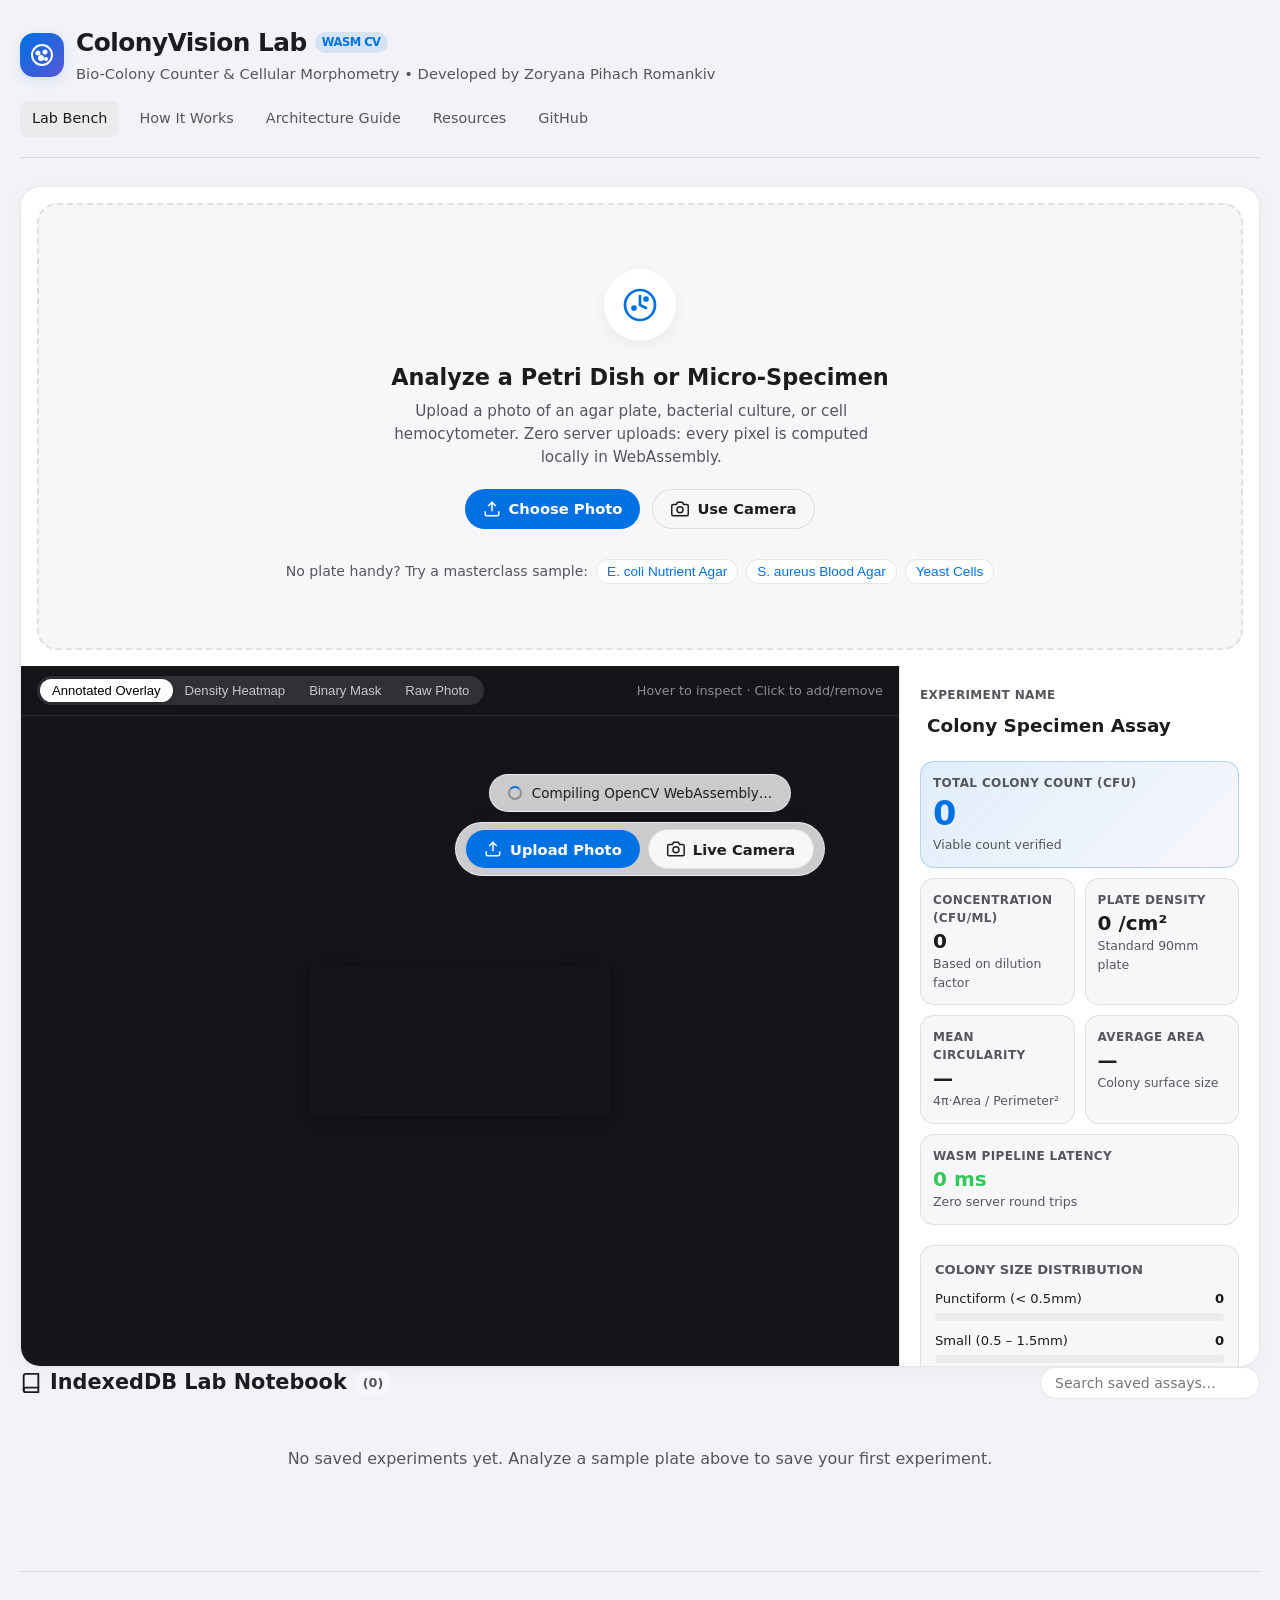
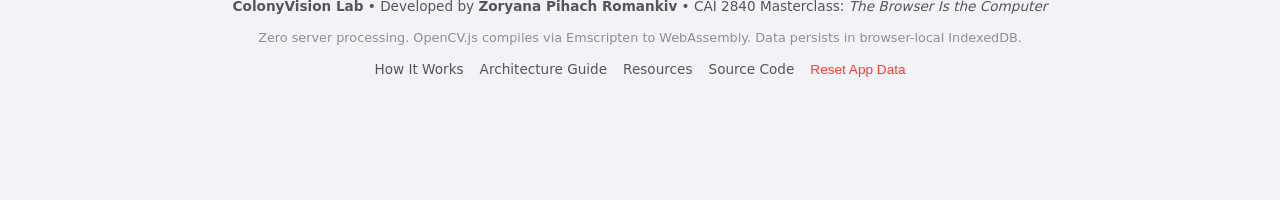
==== index.html @ 36053a77 "Initial commit: ColonyVision Lab computer vision application" ====
<!doctype html>
<html lang="en">
<head>
  <meta charset="utf-8">
  <meta name="viewport" content="width=device-width, initial-scale=1, viewport-fit=cover">
  <title>ColonyVision Lab — Browser-Based Bio-Colony Counter & Cellular Morphometry</title>
  <meta name="description" content="Automated bacterial colony counter and micro-particle morphometry laboratory running 100% in your browser with OpenCV.js, WebAssembly, and IndexedDB.">
  <meta name="author" content="Zoryana Pihach Romankiv">
  <meta name="theme-color" content="#f2f2f7" media="(prefers-color-scheme: light)">
  <meta name="theme-color" content="#000000" media="(prefers-color-scheme: dark)">
  <link rel="icon" href="data:image/svg+xml,%3Csvg xmlns='http://www.w3.org/2000/svg' viewBox='0 0 32 32'%3E%3Ccircle cx='16' cy='16' r='14' fill='%230071e3'/%3E%3Ccircle cx='12' cy='12' r='3' fill='white'/%3E%3Ccircle cx='19' cy='14' r='2' fill='white'/%3E%3Ccircle cx='15' cy='20' r='3.5' fill='white'/%3E%3C/svg%3E">
  <link rel="manifest" href="manifest.json">
  <link rel="stylesheet" href="css/styles.css">
</head>
<body>
  <div class="wrap">
    <!-- Header -->
    <header class="app-header">
      <div class="brand">
        <div class="logo-badge" aria-hidden="true">
          <svg width="24" height="24" viewBox="0 0 24 24" fill="none" stroke="currentColor" stroke-width="2" stroke-linecap="round" stroke-linejoin="round">
            <circle cx="12" cy="12" r="10"/>
            <circle cx="8" cy="10" r="1.5" fill="currentColor"/>
            <circle cx="15" cy="9" r="1.5" fill="currentColor"/>
            <circle cx="11" cy="15" r="2" fill="currentColor"/>
            <circle cx="16" cy="16" r="1" fill="currentColor"/>
          </svg>
        </div>
        <div>
          <h1>ColonyVision Lab <span class="version-tag">Wasm CV</span></h1>
          <p class="subtitle">Bio-Colony Counter & Cellular Morphometry • Developed by Zoryana Pihach Romankiv</p>
        </div>
      </div>
      <nav class="header-links" aria-label="Main Navigation">
        <a class="nav-link active" href="index.html">Lab Bench</a>
        <a class="nav-link" href="how-it-works.html">How It Works</a>
        <a class="nav-link" href="guide/">Architecture Guide</a>
        <a class="nav-link" href="resources.html">Resources</a>
        <a class="nav-link" href="https://github.com/zoryanaromankiv001-alt/Final" target="_blank" rel="noopener">GitHub</a>
      </nav>
    </header>

    <!-- Main Stage -->
    <main>
      <section id="stage" class="stage" aria-label="Computer Vision Workspace">
        <!-- Prompt Zone (Initial landing state) -->
        <div id="prompt-zone" class="prompt-zone">
          <div class="prompt-icon" aria-hidden="true">
            <svg width="36" height="36" viewBox="0 0 24 24" fill="none" stroke="currentColor" stroke-width="1.8" stroke-linecap="round" stroke-linejoin="round">
              <circle cx="12" cy="12" r="10"/>
              <path d="M12 6v6l4 2"/>
              <circle cx="16" cy="8" r="1"/>
              <circle cx="8" cy="14" r="1"/>
            </svg>
          </div>
          <div class="prompt-text">
            <h2>Analyze a Petri Dish or Micro-Specimen</h2>
            <p>Upload a photo of an agar plate, bacterial culture, or cell hemocytometer. Zero server uploads: every pixel is computed locally in WebAssembly.</p>
          </div>
          <div class="prompt-actions">
            <button type="button" class="btn btn-primary" id="prompt-choose-btn">
              <svg viewBox="0 0 24 24" fill="none" stroke="currentColor" stroke-width="2"><path d="M21 15v4a2 2 0 0 1-2 2H5a2 2 0 0 1-2-2v-4"/><polyline points="17 8 12 3 7 8"/><line x1="12" y1="3" x2="12" y2="15"/></svg>
              Choose Photo
            </button>
            <button type="button" class="btn btn-secondary" id="prompt-camera-btn">
              <svg viewBox="0 0 24 24" fill="none" stroke="currentColor" stroke-width="2"><path d="M23 19a2 2 0 0 1-2 2H3a2 2 0 0 1-2-2V8a2 2 0 0 1 2-2h4l2-3h6l2 3h4a2 2 0 0 1 2 2z"/><circle cx="12" cy="13" r="4"/></svg>
              Use Camera
            </button>
          </div>
          <div class="sample-row">
            <span>No plate handy? Try a masterclass sample:</span>
            <button type="button" class="sample-btn" id="sample-bac-btn">E. coli Nutrient Agar</button>
            <button type="button" class="sample-btn" id="sample-staph-btn">S. aureus Blood Agar</button>
            <button type="button" class="sample-btn" id="sample-yeast-btn">Yeast Cells</button>
          </div>
        </div>

        <!-- Active Workbench (Shown when plate is loaded) -->
        <div id="workbench" class="workbench" hidden>
          <!-- Canvas Viewport -->
          <div class="viewport-pane">
            <div class="viewport-toolbar">
              <div class="view-segmented" role="tablist" aria-label="Visual representation modes">
                <button type="button" class="active" data-view="annotated" role="tab">Annotated Overlay</button>
                <button type="button" data-view="heatmap" role="tab">Density Heatmap</button>
                <button type="button" data-view="mask" role="tab">Binary Mask</button>
                <button type="button" data-view="original" role="tab">Raw Photo</button>
              </div>
              <span style="font-size: 0.8rem; color: #8e8e93;">Hover to inspect · Click to add/remove</span>
            </div>

            <div class="canvas-container">
              <canvas id="main-canvas"></canvas>
              <!-- Interactive Tooltip -->
              <div id="colony-tooltip" class="colony-tooltip" hidden></div>
            </div>
          </div>

          <!-- Inspector Sidebar -->
          <aside class="inspector-pane" aria-label="Specimen Analysis and Controls">
            <div class="inspector-header">
              <label for="exp-title-input" class="metric-label">Experiment Name</label>
              <input id="exp-title-input" class="title-input" type="text" value="Colony Specimen Assay" spellcheck="false">
            </div>

            <!-- Primary Metrics -->
            <div class="metrics-grid">
              <div class="metric-card hero">
                <span class="metric-label">Total Colony Count (CFU)</span>
                <span class="metric-value" id="metric-cfu-count">0</span>
                <span class="metric-sub">Viable count verified</span>
              </div>
              <div class="metric-card">
                <span class="metric-label">Concentration (CFU/mL)</span>
                <span class="metric-value" id="metric-cfu-ml" style="font-size:1.25rem;">0</span>
                <span class="metric-sub">Based on dilution factor</span>
              </div>
              <div class="metric-card">
                <span class="metric-label">Plate Density</span>
                <span class="metric-value" id="metric-density" style="font-size:1.25rem;">0 /cm²</span>
                <span class="metric-sub">Standard 90mm plate</span>
              </div>
              <div class="metric-card">
                <span class="metric-label">Mean Circularity</span>
                <span class="metric-value" id="metric-circularity" style="font-size:1.25rem;">—</span>
                <span class="metric-sub">4π·Area / Perimeter²</span>
              </div>
              <div class="metric-card">
                <span class="metric-label">Average Area</span>
                <span class="metric-value" id="metric-avg-area" style="font-size:1.25rem;">—</span>
                <span class="metric-sub">Colony surface size</span>
              </div>
              <div class="metric-card" style="grid-column: span 2;">
                <span class="metric-label">WASM Pipeline Latency</span>
                <span class="metric-value" id="metric-speed" style="font-size:1.25rem; color:var(--success);">0 ms</span>
                <span class="metric-sub">Zero server round trips</span>
              </div>
            </div>

            <!-- Morphological Size Breakdown Histogram -->
            <div class="chart-box">
              <span class="chart-title">Colony Size Distribution</span>
              <div class="cat-row">
                <div class="cat-meta"><span>Punctiform (&lt; 0.5mm)</span><strong id="cnt-punctiform">0</strong></div>
                <div class="cat-bar-track"><div id="bar-punctiform" class="cat-bar-fill fill-punctiform" style="width:0%"></div></div>
              </div>
              <div class="cat-row">
                <div class="cat-meta"><span>Small (0.5 – 1.5mm)</span><strong id="cnt-small">0</strong></div>
                <div class="cat-bar-track"><div id="bar-small" class="cat-bar-fill fill-small" style="width:0%"></div></div>
              </div>
              <div class="cat-row">
                <div class="cat-meta"><span>Medium (1.5 – 3.0mm)</span><strong id="cnt-medium">0</strong></div>
                <div class="cat-bar-track"><div id="bar-medium" class="cat-bar-fill fill-medium" style="width:0%"></div></div>
              </div>
              <div class="cat-row">
                <div class="cat-meta"><span>Large (&gt; 3.0mm)</span><strong id="cnt-large">0</strong></div>
                <div class="cat-bar-track"><div id="bar-large" class="cat-bar-fill fill-large" style="width:0%"></div></div>
              </div>
            </div>

            <!-- Pipeline Tuning Controls -->
            <div class="controls-group">
              <div class="control-item">
                <div class="control-label">
                  <span>Threshold Sensitivity</span>
                  <span class="val" id="val-sensitivity">8</span>
                </div>
                <input type="range" id="slider-sensitivity" min="2" max="22" step="1" value="8">
              </div>

              <div class="control-item">
                <div class="control-label">
                  <span>Min Colony Radius</span>
                  <span class="val" id="val-min-radius">3px</span>
                </div>
                <input type="range" id="slider-min-radius" min="1" max="15" step="0.5" value="3">
              </div>

              <div class="control-item">
                <div class="control-label">
                  <span>Max Colony Radius</span>
                  <span class="val" id="val-max-radius">80px</span>
                </div>
                <input type="range" id="slider-max-radius" min="20" max="160" step="5" value="80">
              </div>

              <div class="control-item">
                <div class="control-label">
                  <span>Circularity Filter</span>
                  <span class="val" id="val-circularity">0.40</span>
                </div>
                <input type="range" id="slider-circularity" min="0.10" max="0.90" step="0.05" value="0.40">
              </div>

              <div class="control-item">
                <div class="control-label"><span>Dilution Factor</span></div>
                <select id="select-dilution">
                  <option value="0">10⁰ (Undiluted 1:1)</option>
                  <option value="-1">10⁻¹ (1:10)</option>
                  <option value="-2">10⁻² (1:100)</option>
                  <option value="-3">10⁻³ (1:1,000)</option>
                  <option value="-4" selected>10⁻⁴ (1:10,000)</option>
                  <option value="-5">10⁻⁵ (1:100,000)</option>
                  <option value="-6">10⁻⁶ (1:1,000,000)</option>
                  <option value="-7">10⁻⁷ (1:10,000,000)</option>
                </select>
              </div>

              <div class="control-item">
                <div class="control-label"><span>Plated Volume</span></div>
                <select id="select-volume">
                  <option value="0.1" selected>0.1 mL (Standard spread)</option>
                  <option value="0.05">0.05 mL (Drop plate)</option>
                  <option value="0.2">0.2 mL</option>
                  <option value="1.0">1.0 mL (Pour plate)</option>
                </select>
              </div>

              <div class="control-item">
                <div class="control-label"><span>Agar Medium / Contrast</span></div>
                <select id="select-agar">
                  <option value="auto" selected>Auto-detect Agar</option>
                  <option value="nutrient">Nutrient / LB Agar (Amber/Light)</option>
                  <option value="blood">Blood Agar (Red / High Contrast)</option>
                  <option value="yeast">Brightfield / Hemocytometer</option>
                </select>
              </div>
            </div>

            <!-- Inspector Actions -->
            <div class="inspector-actions">
              <button type="button" class="btn btn-primary" id="btn-save-exp">
                <svg viewBox="0 0 24 24" fill="none" stroke="currentColor" stroke-width="2"><path d="M19 21H5a2 2 0 0 1-2-2V5a2 2 0 0 1 2-2h11l5 5v11a2 2 0 0 1-2 2z"/><polyline points="17 21 17 13 7 13 7 21"/><polyline points="7 3 7 8 15 8"/></svg>
                Save to Lab Notebook
              </button>
              <div style="display:flex; gap:8px;">
                <button type="button" class="btn btn-secondary" id="btn-download-png" style="flex:1;">
                  <svg viewBox="0 0 24 24" fill="none" stroke="currentColor" stroke-width="2"><path d="M21 15v4a2 2 0 0 1-2 2H5a2 2 0 0 1-2-2v-4"/><polyline points="7 10 12 15 17 10"/><line x1="12" y1="15" x2="12" y2="3"/></svg>
                  PNG
                </button>
                <button type="button" class="btn btn-secondary" id="btn-export-csv" style="flex:1;">
                  <svg viewBox="0 0 24 24" fill="none" stroke="currentColor" stroke-width="2"><path d="M14 2H6a2 2 0 0 0-2 2v16a2 2 0 0 0 2 2h12a2 2 0 0 0 2-2V8z"/><polyline points="14 2 14 8 20 8"/><line x1="8" y1="13" x2="16" y2="13"/><line x1="8" y1="17" x2="16" y2="17"/></svg>
                  CSV
                </button>
                <button type="button" class="btn btn-secondary" id="btn-print-report" style="flex:1;">
                  <svg viewBox="0 0 24 24" fill="none" stroke="currentColor" stroke-width="2"><polyline points="6 9 6 2 18 2 18 9"/><path d="M6 18H4a2 2 0 0 1-2-2v-5a2 2 0 0 1 2-2h16a2 2 0 0 1 2 2v5a2 2 0 0 1-2 2h-2"/><rect x="6" y="14" width="12" height="8"/></svg>
                  Print
                </button>
              </div>
              <button type="button" class="btn btn-secondary" id="btn-scan-another">Analyze Another Specimen</button>
            </div>
          </aside>
        </div>
      </section>

      <!-- Persistent Library / Lab Notebook Section -->
      <section class="library-section" aria-labelledby="library-heading">
        <div class="library-header">
          <h2 id="library-heading">
            <svg width="22" height="22" viewBox="0 0 24 24" fill="none" stroke="currentColor" stroke-width="2" stroke-linecap="round" stroke-linejoin="round">
              <path d="M4 19.5A2.5 2.5 0 0 1 6.5 17H20"/>
              <path d="M6.5 2H20v20H6.5A2.5 2.5 0 0 1 4 19.5v-15A2.5 2.5 0 0 1 6.5 2z"/>
            </svg>
            IndexedDB Lab Notebook <span class="badge-count" id="library-count">(0)</span>
          </h2>
          <input type="search" id="library-search" class="search-input" placeholder="Search saved assays…">
        </div>
        <ul id="library-grid" class="library-grid"></ul>
      </section>
    </main>

    <!-- Footer -->
    <footer class="app-footer">
      <p><strong>ColonyVision Lab</strong> • Developed by <strong>Zoryana Pihach Romankiv</strong> • CAI 2840 Masterclass: <em>The Browser Is the Computer</em></p>
      <p style="color:var(--text-3); font-size:0.8rem;">Zero server processing. OpenCV.js compiles via Emscripten to WebAssembly. Data persists in browser-local IndexedDB.</p>
      <nav class="footer-nav">
        <a href="how-it-works.html">How It Works</a>
        <a href="guide/">Architecture Guide</a>
        <a href="resources.html">Resources</a>
        <a href="https://github.com/zoryanaromankiv001-alt/Final" target="_blank" rel="noopener">Source Code</a>
        <button type="button" id="btn-reset-app" class="btn-link btn-link-danger">Reset App Data</button>
      </nav>
    </footer>
  </div>

  <!-- Hidden File Input -->
  <input type="file" id="file-input" accept="image/*" hidden>

  <!-- Floating Functional Liquid Glass Dock -->
  <div class="dock">
    <div id="status-pill" class="status-pill glass" data-state="busy" role="status">
      <span class="spinner" aria-hidden="true"></span>
      <span class="status-dot" aria-hidden="true"></span>
      <span id="status-text">Loading WebAssembly vision core…</span>
    </div>
    <div class="dock-toolbar glass" role="toolbar" aria-label="Plate Capture Controls">
      <button type="button" class="btn btn-primary" id="choose-btn">
        <svg viewBox="0 0 24 24" fill="none" stroke="currentColor" stroke-width="2"><path d="M21 15v4a2 2 0 0 1-2 2H5a2 2 0 0 1-2-2v-4"/><polyline points="17 8 12 3 7 8"/><line x1="12" y1="3" x2="12" y2="15"/></svg>
        <span>Upload Photo</span>
      </button>
      <button type="button" class="btn btn-secondary" id="camera-btn">
        <svg viewBox="0 0 24 24" fill="none" stroke="currentColor" stroke-width="2"><path d="M23 19a2 2 0 0 1-2 2H3a2 2 0 0 1-2-2V8a2 2 0 0 1 2-2h4l2-3h6l2 3h4a2 2 0 0 1 2 2z"/><circle cx="12" cy="13" r="4"/></svg>
        <span>Live Camera</span>
      </button>
    </div>
  </div>

  <!-- Camera Dialog Sheet -->
  <dialog id="camera-dialog">
    <div class="dialog-content glass">
      <h3>Capture Petri Dish with Camera</h3>
      <p style="color:var(--text-2); font-size:0.9rem;">Hold the camera steady directly above the plate with flat, uniform lighting.</p>
      <video id="camera-feed" playsinline muted></video>
      <div class="dialog-actions">
        <button type="button" class="btn btn-secondary" id="camera-close-btn">Cancel</button>
        <button type="button" class="btn btn-primary" id="camera-capture-btn">Capture Frame</button>
      </div>
    </div>
  </dialog>

  <!-- Reset Confirmation Dialog -->
  <dialog id="reset-confirm-dialog">
    <div class="dialog-content glass">
      <h3 style="color:var(--danger);">Reset Laboratory Notebook?</h3>
      <p style="color:var(--text-2); font-size:0.92rem;">This will permanently erase all saved plate assays and IndexedDB records stored on this browser. This action cannot be undone.</p>
      <div class="dialog-actions">
        <button type="button" class="btn btn-secondary" id="btn-cancel-reset">Cancel</button>
        <button type="button" class="btn btn-danger" id="btn-confirm-reset">Reset All Data</button>
      </div>
    </div>
  </dialog>

  <!-- Toast Notification Container -->
  <div id="toast-container" class="toast-container"></div>

  <!-- Application Module Script -->
  <script type="module" src="js/app.js"></script>
</body>
</html>
---- css/styles.css ----
/*
 * ColonyVision Lab: Visual Design System
 * Apple Human Interface Guidelines (HIG) + Liquid Glass Floating Control Layer
 * Author: Zoryana Pihach Romankiv (CAI 2840 - Introduction to Computer Vision)
 */

:root {
  color-scheme: light dark;
  --font: -apple-system, BlinkMacSystemFont, "SF Pro Text", "Segoe UI", Roboto, "Inter", system-ui, sans-serif;
  --font-display: -apple-system, BlinkMacSystemFont, "SF Pro Display", "Segoe UI", Roboto, "Inter", system-ui, sans-serif;
  --font-mono: "SF Mono", Menlo, Consolas, Monaco, monospace;

  /* Light Theme (default) */
  --bg: #f2f2f7;
  --surface: #ffffff;
  --surface-2: #f7f7fa;
  --surface-hover: #ebebee;
  --text: #1c1c1e;
  --text-2: #55555c;
  --text-3: #8e8e93;
  --separator: rgba(60, 60, 67, 0.15);
  --border: rgba(60, 60, 67, 0.12);

  --accent: #0071e3;
  --accent-press: #005bb5;
  --accent-soft: rgba(0, 113, 227, 0.12);
  --accent-contrast: #ffffff;

  --success: #34c759;
  --success-soft: rgba(52, 199, 89, 0.14);
  --warning: #ff9500;
  --warning-soft: rgba(255, 149, 0, 0.14);
  --danger: #ff3b30;
  --danger-soft: rgba(255, 59, 48, 0.14);
  --purple: #af52de;
  --purple-soft: rgba(175, 82, 222, 0.14);

  --glass-bg: rgba(255, 255, 255, 0.78);
  --glass-border: rgba(255, 255, 255, 0.65);
  --glass-shadow: 0 8px 32px rgba(0, 0, 0, 0.08), 0 2px 8px rgba(0, 0, 0, 0.04);

  --radius-sm: 8px;
  --radius-md: 14px;
  --radius-lg: 20px;
  --radius-pill: 9999px;

  --transition-fast: 0.15s cubic-bezier(0.16, 1, 0.3, 1);
  --transition-smooth: 0.28s cubic-bezier(0.16, 1, 0.3, 1);
}

@media (prefers-color-scheme: dark) {
  :root {
    --bg: #000000;
    --surface: #1c1c1e;
    --surface-2: #2c2c2e;
    --surface-hover: #3a3a3c;
    --text: #f5f5f7;
    --text-2: #a1a1a6;
    --text-3: #636366;
    --separator: rgba(255, 255, 255, 0.15);
    --border: rgba(255, 255, 255, 0.12);

    --accent: #2997ff;
    --accent-press: #147ce5;
    --accent-soft: rgba(41, 151, 255, 0.18);

    --glass-bg: rgba(28, 28, 30, 0.82);
    --glass-border: rgba(255, 255, 255, 0.15);
    --glass-shadow: 0 12px 40px rgba(0, 0, 0, 0.6);
  }
}

/* Base styles */
*, *::before, *::after {
  box-sizing: border-box;
  margin: 0;
  padding: 0;
}

body {
  font-family: var(--font);
  background-color: var(--bg);
  color: var(--text);
  line-height: 1.5;
  -webkit-font-smoothing: antialiased;
  -moz-osx-font-smoothing: grayscale;
  min-height: 100vh;
  display: flex;
  flex-direction: column;
}

.wrap {
  width: 100%;
  max-width: 1280px;
  margin: 0 auto;
  padding: 24px 20px 120px 20px;
  flex: 1;
  display: flex;
  flex-direction: column;
  gap: 28px;
}

/* Liquid Glass functional classes */
.glass {
  background: var(--glass-bg);
  backdrop-filter: blur(24px) saturate(190%);
  -webkit-backdrop-filter: blur(24px) saturate(190%);
  border: 1px solid var(--glass-border);
  box-shadow: var(--glass-shadow);
}

/* Header */
.app-header {
  display: flex;
  align-items: center;
  justify-content: space-between;
  flex-wrap: wrap;
  gap: 16px;
  padding-bottom: 20px;
  border-bottom: 1px solid var(--separator);
}

.brand {
  display: flex;
  align-items: center;
  gap: 12px;
}

.logo-badge {
  width: 44px;
  height: 44px;
  border-radius: var(--radius-md);
  background: linear-gradient(135deg, var(--accent), #5856d6);
  display: flex;
  align-items: center;
  justify-content: center;
  color: #ffffff;
  box-shadow: 0 4px 12px var(--accent-soft);
}

h1 {
  font-family: var(--font-display);
  font-size: 1.55rem;
  font-weight: 700;
  letter-spacing: -0.02em;
  display: flex;
  align-items: center;
  gap: 8px;
}

.version-tag {
  font-size: 0.72rem;
  font-weight: 600;
  text-transform: uppercase;
  padding: 2px 7px;
  border-radius: var(--radius-pill);
  background: var(--accent-soft);
  color: var(--accent);
}

.subtitle {
  font-size: 0.92rem;
  color: var(--text-2);
  margin-top: 2px;
}

.header-links {
  display: flex;
  align-items: center;
  gap: 8px;
}

.nav-link {
  font-size: 0.9rem;
  font-weight: 500;
  color: var(--text-2);
  text-decoration: none;
  padding: 7px 12px;
  border-radius: var(--radius-sm);
  transition: all var(--transition-fast);
}

.nav-link:hover, .nav-link.active {
  color: var(--text);
  background-color: var(--surface-hover);
}

/* Stage & Prompt Container */
.stage {
  background: var(--surface);
  border-radius: var(--radius-lg);
  border: 1px solid var(--border);
  box-shadow: 0 4px 20px rgba(0, 0, 0, 0.03);
  overflow: hidden;
  display: flex;
  flex-direction: column;
  min-height: 480px;
}

/* Prompt state (initial landing) */
.prompt-zone {
  display: flex;
  flex-direction: column;
  align-items: center;
  justify-content: center;
  text-align: center;
  padding: 64px 24px;
  flex: 1;
  gap: 20px;
  border: 2px dashed var(--border);
  border-radius: var(--radius-lg);
  margin: 16px;
  background: var(--surface-2);
  transition: all var(--transition-smooth);
}

.prompt-zone.dragover {
  border-color: var(--accent);
  background: var(--accent-soft);
}

.prompt-icon {
  width: 72px;
  height: 72px;
  border-radius: 50%;
  background: var(--surface);
  display: flex;
  align-items: center;
  justify-content: center;
  color: var(--accent);
  box-shadow: 0 4px 16px rgba(0, 0, 0, 0.06);
}

.prompt-text h2 {
  font-family: var(--font-display);
  font-size: 1.4rem;
  font-weight: 600;
  margin-bottom: 6px;
}

.prompt-text p {
  color: var(--text-2);
  font-size: 0.95rem;
  max-width: 480px;
}

.prompt-actions {
  display: flex;
  gap: 12px;
  flex-wrap: wrap;
  justify-content: center;
}

.sample-row {
  display: flex;
  align-items: center;
  gap: 8px;
  font-size: 0.88rem;
  color: var(--text-2);
  margin-top: 10px;
}

.sample-btn {
  background: var(--surface);
  border: 1px solid var(--border);
  color: var(--accent);
  font-weight: 500;
  font-size: 0.85rem;
  padding: 4px 10px;
  border-radius: var(--radius-pill);
  cursor: pointer;
  transition: all var(--transition-fast);
}

.sample-btn:hover {
  background: var(--accent-soft);
  border-color: var(--accent);
}

/* Buttons */
.btn {
  display: inline-flex;
  align-items: center;
  justify-content: center;
  gap: 8px;
  font-family: var(--font);
  font-size: 0.92rem;
  font-weight: 600;
  padding: 10px 18px;
  border-radius: var(--radius-pill);
  cursor: pointer;
  border: none;
  text-decoration: none;
  transition: all var(--transition-fast);
  outline: none;
}

.btn svg {
  width: 18px;
  height: 18px;
}

.btn-primary {
  background: var(--accent);
  color: var(--accent-contrast);
}

.btn-primary:hover {
  background: var(--accent-press);
  transform: translateY(-1px);
}

.btn-secondary {
  background: var(--surface-2);
  color: var(--text);
  border: 1px solid var(--border);
}

.btn-secondary:hover {
  background: var(--surface-hover);
  border-color: var(--separator);
}

.btn-danger {
  background: var(--danger-soft);
  color: var(--danger);
  border: 1px solid rgba(255, 59, 48, 0.2);
}

.btn-danger:hover {
  background: var(--danger);
  color: #ffffff;
}

/* Active Workbench Layout */
.workbench {
  display: grid;
  grid-template-columns: 1fr 360px;
  gap: 0;
  min-height: 560px;
}

@media (max-width: 960px) {
  .workbench {
    grid-template-columns: 1fr;
  }
}

/* Viewport / Canvas Stage */
.viewport-pane {
  display: flex;
  flex-direction: column;
  background: #14161a;
  position: relative;
  overflow: hidden;
}

.viewport-toolbar {
  display: flex;
  align-items: center;
  justify-content: space-between;
  padding: 10px 16px;
  background: rgba(20, 22, 26, 0.85);
  backdrop-filter: blur(12px);
  border-bottom: 1px solid rgba(255, 255, 255, 0.1);
  z-index: 10;
}

.view-segmented {
  display: inline-flex;
  background: rgba(255, 255, 255, 0.12);
  padding: 3px;
  border-radius: var(--radius-pill);
}

.view-segmented button {
  background: transparent;
  border: none;
  color: #c7c7cc;
  padding: 4px 12px;
  border-radius: var(--radius-pill);
  font-size: 0.82rem;
  font-weight: 500;
  cursor: pointer;
  transition: all var(--transition-fast);
}

.view-segmented button.active {
  background: #ffffff;
  color: #000000;
  box-shadow: 0 2px 6px rgba(0, 0, 0, 0.2);
}

.canvas-container {
  flex: 1;
  position: relative;
  display: flex;
  align-items: center;
  justify-content: center;
  overflow: hidden;
  user-select: none;
  min-height: 440px;
}

canvas#main-canvas {
  max-width: 100%;
  max-height: 100%;
  object-fit: contain;
  box-shadow: 0 4px 30px rgba(0, 0, 0, 0.4);
  cursor: crosshair;
}

/* Interactive Colony Tooltip */
.colony-tooltip {
  position: absolute;
  pointer-events: none;
  background: rgba(0, 0, 0, 0.85);
  backdrop-filter: blur(10px);
  color: #ffffff;
  padding: 8px 12px;
  border-radius: var(--radius-sm);
  font-size: 0.8rem;
  line-height: 1.4;
  border: 1px solid rgba(255, 255, 255, 0.2);
  box-shadow: 0 6px 18px rgba(0, 0, 0, 0.4);
  z-index: 20;
  transform: translate(-50%, -125%);
  transition: opacity 0.1s ease;
  white-space: nowrap;
}

.colony-tooltip .badge {
  display: inline-block;
  padding: 2px 6px;
  border-radius: 4px;
  font-size: 0.7rem;
  font-weight: 700;
  text-transform: uppercase;
  margin-top: 4px;
}

.badge-punctiform { background: var(--success); color: #fff; }
.badge-small { background: var(--accent); color: #fff; }
.badge-medium { background: var(--warning); color: #fff; }
.badge-large { background: var(--purple); color: #fff; }

/* Interactive Compare Split Slider */
.compare-container {
  position: absolute;
  top: 0;
  left: 0;
  width: 100%;
  height: 100%;
  display: none;
}

.compare-container.active {
  display: block;
}

.slider-handle {
  position: absolute;
  top: 0;
  bottom: 0;
  width: 4px;
  background: #ffffff;
  cursor: ew-resize;
  box-shadow: 0 0 10px rgba(0, 0, 0, 0.5);
}

.slider-button {
  position: absolute;
  top: 50%;
  left: 50%;
  transform: translate(-50%, -50%);
  width: 32px;
  height: 32px;
  border-radius: 50%;
  background: #ffffff;
  box-shadow: 0 2px 8px rgba(0, 0, 0, 0.4);
  display: flex;
  align-items: center;
  justify-content: center;
  color: #000000;
}

/* Inspector / Controls Sidebar */
.inspector-pane {
  background: var(--surface);
  border-left: 1px solid var(--border);
  padding: 20px;
  display: flex;
  flex-direction: column;
  gap: 20px;
  overflow-y: auto;
  max-height: 700px;
}

.inspector-header {
  display: flex;
  flex-direction: column;
  gap: 6px;
}

.title-input {
  font-family: var(--font-display);
  font-size: 1.15rem;
  font-weight: 600;
  border: 1px solid transparent;
  background: transparent;
  color: var(--text);
  padding: 4px 6px;
  border-radius: var(--radius-sm);
  transition: all var(--transition-fast);
}

.title-input:hover, .title-input:focus {
  border-color: var(--border);
  background: var(--surface-2);
}

/* Metric Cards */
.metrics-grid {
  display: grid;
  grid-template-columns: 1fr 1fr;
  gap: 10px;
}

.metric-card {
  background: var(--surface-2);
  padding: 12px;
  border-radius: var(--radius-md);
  border: 1px solid var(--border);
  display: flex;
  flex-direction: column;
}

.metric-card.hero {
  grid-column: span 2;
  background: linear-gradient(135deg, var(--accent-soft), var(--surface-2));
  border-color: rgba(0, 113, 227, 0.25);
}

.metric-label {
  font-size: 0.75rem;
  font-weight: 600;
  text-transform: uppercase;
  color: var(--text-2);
  letter-spacing: 0.03em;
}

.metric-value {
  font-family: var(--font-display);
  font-size: 1.6rem;
  font-weight: 700;
  color: var(--text);
  line-height: 1.2;
  margin-top: 2px;
}

.metric-card.hero .metric-value {
  color: var(--accent);
  font-size: 2.1rem;
}

.metric-sub {
  font-size: 0.78rem;
  color: var(--text-2);
  margin-top: 2px;
}

/* Histogram & Category Bars */
.chart-box {
  background: var(--surface-2);
  border: 1px solid var(--border);
  border-radius: var(--radius-md);
  padding: 14px;
  display: flex;
  flex-direction: column;
  gap: 10px;
}

.chart-title {
  font-size: 0.82rem;
  font-weight: 600;
  text-transform: uppercase;
  color: var(--text-2);
}

.cat-row {
  display: flex;
  flex-direction: column;
  gap: 4px;
}

.cat-meta {
  display: flex;
  justify-content: space-between;
  font-size: 0.82rem;
  color: var(--text);
}

.cat-bar-track {
  height: 8px;
  background: var(--surface-hover);
  border-radius: var(--radius-pill);
  overflow: hidden;
}

.cat-bar-fill {
  height: 100%;
  border-radius: var(--radius-pill);
  transition: width 0.3s ease;
}

.fill-punctiform { background: var(--success); }
.fill-small { background: var(--accent); }
.fill-medium { background: var(--warning); }
.fill-large { background: var(--purple); }

/* Control Sliders & Settings */
.controls-group {
  display: flex;
  flex-direction: column;
  gap: 14px;
}

.control-item {
  display: flex;
  flex-direction: column;
  gap: 6px;
}

.control-label {
  display: flex;
  justify-content: space-between;
  font-size: 0.85rem;
  font-weight: 500;
  color: var(--text);
}

.control-label span.val {
  color: var(--accent);
  font-family: var(--font-mono);
  font-size: 0.82rem;
}

input[type="range"] {
  -webkit-appearance: none;
  width: 100%;
  height: 6px;
  background: var(--surface-hover);
  border-radius: 3px;
  outline: none;
}

input[type="range"]::-webkit-slider-thumb {
  -webkit-appearance: none;
  width: 18px;
  height: 18px;
  border-radius: 50%;
  background: var(--accent);
  cursor: pointer;
  box-shadow: 0 1px 4px rgba(0, 0, 0, 0.3);
}

select {
  font-family: var(--font);
  font-size: 0.9rem;
  padding: 8px 12px;
  border-radius: var(--radius-sm);
  border: 1px solid var(--border);
  background: var(--surface);
  color: var(--text);
  outline: none;
  cursor: pointer;
}

/* Action Buttons in Inspector */
.inspector-actions {
  display: flex;
  flex-direction: column;
  gap: 8px;
  margin-top: auto;
}

/* Library / Notebook Section */
.library-section {
  display: flex;
  flex-direction: column;
  gap: 16px;
}

.library-header {
  display: flex;
  align-items: center;
  justify-content: space-between;
  flex-wrap: wrap;
  gap: 12px;
}

.library-header h2 {
  font-family: var(--font-display);
  font-size: 1.3rem;
  font-weight: 600;
  display: flex;
  align-items: center;
  gap: 8px;
}

.badge-count {
  font-size: 0.8rem;
  padding: 2px 8px;
  border-radius: var(--radius-pill);
  background: var(--surface-2);
  color: var(--text-2);
}

.search-input {
  font-family: var(--font);
  font-size: 0.88rem;
  padding: 7px 14px;
  border-radius: var(--radius-pill);
  border: 1px solid var(--border);
  background: var(--surface);
  color: var(--text);
  min-width: 220px;
}

.library-grid {
  display: grid;
  grid-template-columns: repeat(auto-fill, minmax(260px, 1fr));
  gap: 16px;
  list-style: none;
}

.exp-card {
  background: var(--surface);
  border: 1px solid var(--border);
  border-radius: var(--radius-md);
  overflow: hidden;
  box-shadow: 0 2px 8px rgba(0, 0, 0, 0.03);
  display: flex;
  flex-direction: column;
  transition: all var(--transition-fast);
}

.exp-card:hover {
  transform: translateY(-2px);
  box-shadow: 0 8px 24px rgba(0, 0, 0, 0.08);
  border-color: var(--separator);
}

.exp-thumb {
  width: 100%;
  height: 160px;
  object-fit: cover;
  background: #14161a;
  border-bottom: 1px solid var(--border);
}

.exp-body {
  padding: 14px;
  display: flex;
  flex-direction: column;
  gap: 8px;
  flex: 1;
}

.exp-name {
  font-weight: 600;
  font-size: 0.95rem;
  color: var(--text);
}

.exp-meta {
  font-size: 0.8rem;
  color: var(--text-2);
  display: flex;
  justify-content: space-between;
}

.exp-cfu-badge {
  align-self: flex-start;
  padding: 3px 8px;
  border-radius: var(--radius-pill);
  background: var(--accent-soft);
  color: var(--accent);
  font-weight: 700;
  font-size: 0.8rem;
}

.exp-actions {
  display: flex;
  gap: 8px;
  margin-top: auto;
  padding-top: 10px;
  border-top: 1px solid var(--separator);
}

.exp-actions button {
  flex: 1;
  padding: 6px;
  font-size: 0.82rem;
  border-radius: var(--radius-sm);
  cursor: pointer;
  border: 1px solid var(--border);
  background: var(--surface-2);
  color: var(--text);
  font-weight: 500;
  transition: all var(--transition-fast);
}

.exp-actions button:hover {
  background: var(--surface-hover);
}

.exp-actions button.btn-del {
  color: var(--danger);
  border-color: rgba(255, 59, 48, 0.2);
}

.exp-actions button.btn-del:hover {
  background: var(--danger-soft);
}

/* Floating Dock (Functional Liquid Glass Layer) */
.dock {
  position: fixed;
  bottom: 24px;
  left: 50%;
  transform: translateX(-50%);
  display: flex;
  flex-direction: column;
  align-items: center;
  gap: 10px;
  z-index: 100;
  pointer-events: none;
}

.dock > * {
  pointer-events: auto;
}

.status-pill {
  display: inline-flex;
  align-items: center;
  gap: 10px;
  padding: 8px 18px;
  border-radius: var(--radius-pill);
  font-size: 0.85rem;
  font-weight: 500;
  color: var(--text);
  transition: all var(--transition-smooth);
}

.spinner {
  width: 14px;
  height: 14px;
  border: 2px solid var(--text-3);
  border-top-color: var(--accent);
  border-radius: 50%;
  animation: spin 0.8s linear infinite;
}

.status-dot {
  width: 8px;
  height: 8px;
  border-radius: 50%;
  background: var(--success);
}

.status-pill[data-state="busy"] .spinner { display: inline-block; }
.status-pill[data-state="busy"] .status-dot { display: none; }
.status-pill[data-state="ready"] .spinner { display: none; }
.status-pill[data-state="ready"] .status-dot { display: inline-block; background: var(--success); }
.status-pill[data-state="error"] .spinner { display: none; }
.status-pill[data-state="error"] .status-dot { display: inline-block; background: var(--danger); }

@keyframes spin {
  to { transform: rotate(360deg); }
}

.dock-toolbar {
  display: flex;
  align-items: center;
  gap: 8px;
  padding: 6px 10px;
  border-radius: var(--radius-pill);
}

/* Dialog / Modal */
dialog {
  border: none;
  background: transparent;
  padding: 0;
  margin: auto;
  max-width: 540px;
  width: 90%;
  border-radius: var(--radius-lg);
  outline: none;
}

dialog::backdrop {
  background: rgba(0, 0, 0, 0.45);
  backdrop-filter: blur(8px);
}

.dialog-content {
  padding: 24px;
  border-radius: var(--radius-lg);
  display: flex;
  flex-direction: column;
  gap: 16px;
}

.dialog-content h3 {
  font-family: var(--font-display);
  font-size: 1.25rem;
  font-weight: 600;
}

.dialog-actions {
  display: flex;
  justify-content: flex-end;
  gap: 10px;
  margin-top: 8px;
}

/* Camera Stream in Modal */
video#camera-feed {
  width: 100%;
  height: 320px;
  object-fit: cover;
  border-radius: var(--radius-md);
  background: #000;
}

/* Toast notifications */
.toast-container {
  position: fixed;
  top: 24px;
  right: 24px;
  display: flex;
  flex-direction: column;
  gap: 8px;
  z-index: 200;
  pointer-events: none;
}

.toast {
  padding: 10px 18px;
  border-radius: var(--radius-pill);
  font-size: 0.88rem;
  font-weight: 500;
  color: #fff;
  background: rgba(28, 28, 30, 0.92);
  backdrop-filter: blur(12px);
  box-shadow: 0 4px 16px rgba(0, 0, 0, 0.2);
  animation: toastIn 0.25s ease;
}

@keyframes toastIn {
  from { opacity: 0; transform: translateY(-10px); }
  to { opacity: 1; transform: translateY(0); }
}

/* Footer */
.app-footer {
  margin-top: 40px;
  padding-top: 24px;
  border-top: 1px solid var(--separator);
  display: flex;
  flex-direction: column;
  align-items: center;
  gap: 12px;
  text-align: center;
  font-size: 0.85rem;
  color: var(--text-2);
}

.footer-nav {
  display: flex;
  flex-wrap: wrap;
  gap: 16px;
  justify-content: center;
}

.footer-nav a, .btn-link {
  color: var(--text-2);
  text-decoration: none;
  background: none;
  border: none;
  cursor: pointer;
  font-size: 0.85rem;
  transition: color var(--transition-fast);
}

.footer-nav a:hover, .btn-link:hover {
  color: var(--text);
}

.btn-link-danger {
  color: var(--danger) !important;
}

/* Print Styles for Lab Experiment Report */
@media print {
  body {
    background: #fff;
    color: #000;
  }
  .dock, .app-header nav, .inspector-actions, .viewport-toolbar, .app-footer, .library-section {
    display: none !important;
  }
  .stage, .inspector-pane {
    box-shadow: none !important;
    border: 1px solid #ccc !important;
  }
  .workbench {
    display: block !important;
  }
}
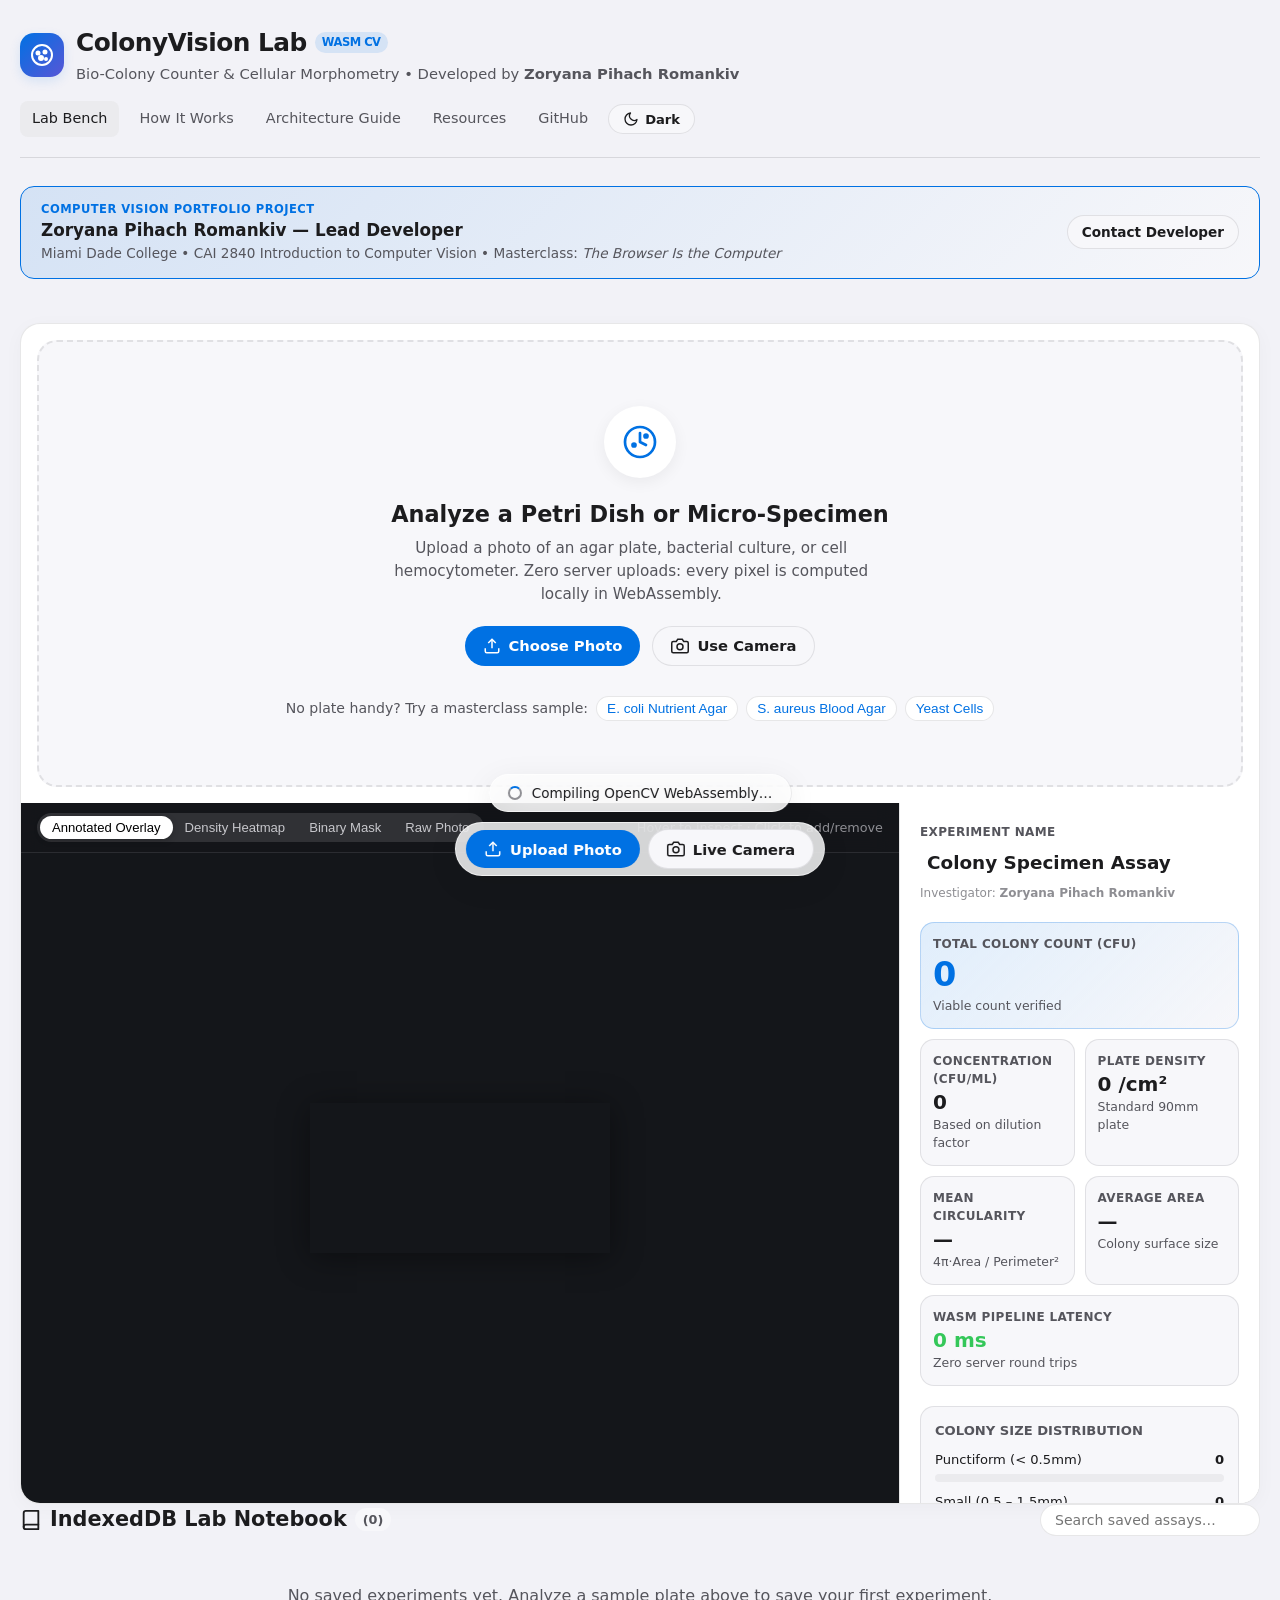
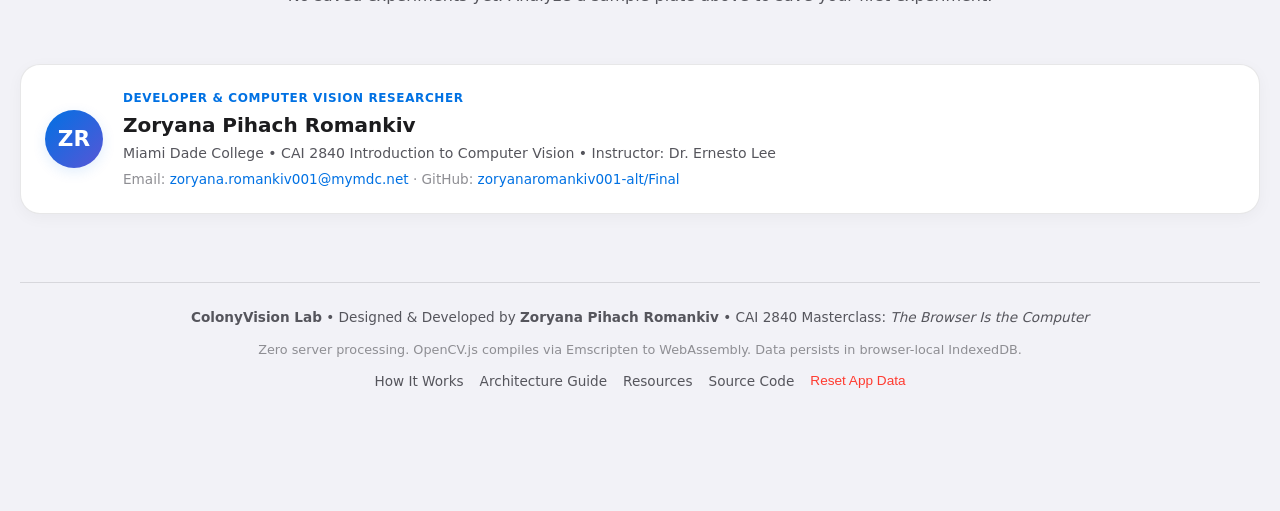
==== commit db479da8: "Add dark mode toggle, formatted mathematical formulas, and developer resume attribution" ====
--- a/index.html
+++ b/index.html
@@ -7,10 +7,11 @@
   <meta name="description" content="Automated bacterial colony counter and micro-particle morphometry laboratory running 100% in your browser with OpenCV.js, WebAssembly, and IndexedDB.">
   <meta name="author" content="Zoryana Pihach Romankiv">
   <meta name="theme-color" content="#f2f2f7" media="(prefers-color-scheme: light)">
-  <meta name="theme-color" content="#000000" media="(prefers-color-scheme: dark)">
+  <meta name="theme-color" content="#0b0c10" media="(prefers-color-scheme: dark)">
   <link rel="icon" href="data:image/svg+xml,%3Csvg xmlns='http://www.w3.org/2000/svg' viewBox='0 0 32 32'%3E%3Ccircle cx='16' cy='16' r='14' fill='%230071e3'/%3E%3Ccircle cx='12' cy='12' r='3' fill='white'/%3E%3Ccircle cx='19' cy='14' r='2' fill='white'/%3E%3Ccircle cx='15' cy='20' r='3.5' fill='white'/%3E%3C/svg%3E">
   <link rel="manifest" href="manifest.json">
   <link rel="stylesheet" href="css/styles.css">
+  <script src="js/theme.js"></script>
 </head>
 <body>
   <div class="wrap">
@@ -28,7 +29,7 @@
         </div>
         <div>
           <h1>ColonyVision Lab <span class="version-tag">Wasm CV</span></h1>
-          <p class="subtitle">Bio-Colony Counter & Cellular Morphometry • Developed by Zoryana Pihach Romankiv</p>
+          <p class="subtitle">Bio-Colony Counter & Cellular Morphometry • Developed by <strong>Zoryana Pihach Romankiv</strong></p>
         </div>
       </div>
       <nav class="header-links" aria-label="Main Navigation">
@@ -37,8 +38,19 @@
         <a class="nav-link" href="guide/">Architecture Guide</a>
         <a class="nav-link" href="resources.html">Resources</a>
         <a class="nav-link" href="https://github.com/zoryanaromankiv001-alt/Final" target="_blank" rel="noopener">GitHub</a>
+        <button type="button" class="theme-toggle-btn" aria-label="Toggle Dark/Light Mode"></button>
       </nav>
     </header>
+
+    <!-- Developer Resume Banner -->
+    <div class="dev-banner">
+      <div>
+        <div class="dev-badge-title">Computer Vision Portfolio Project</div>
+        <div class="dev-highlight-name">Zoryana Pihach Romankiv — Lead Developer</div>
+        <div class="dev-highlight-details">Miami Dade College • CAI 2840 Introduction to Computer Vision • Masterclass: <em>The Browser Is the Computer</em></div>
+      </div>
+      <a class="btn btn-secondary" href="mailto:zoryana.romankiv001@mymdc.net" style="font-size:0.85rem; padding:6px 14px;">Contact Developer</a>
+    </div>
 
     <!-- Main Stage -->
     <main>
@@ -101,6 +113,7 @@
             <div class="inspector-header">
               <label for="exp-title-input" class="metric-label">Experiment Name</label>
               <input id="exp-title-input" class="title-input" type="text" value="Colony Specimen Assay" spellcheck="false">
+              <span style="font-size:0.75rem; color:var(--text-3);">Investigator: <strong>Zoryana Pihach Romankiv</strong></span>
             </div>
 
             <!-- Primary Metrics -->
@@ -267,11 +280,22 @@
         </div>
         <ul id="library-grid" class="library-grid"></ul>
       </section>
+
+      <!-- Developer Profile Card for Resume -->
+      <section class="dev-portfolio-card">
+        <div class="dev-avatar">ZR</div>
+        <div class="dev-info">
+          <div class="dev-title">Developer &amp; Computer Vision Researcher</div>
+          <div class="dev-name">Zoryana Pihach Romankiv</div>
+          <div class="dev-meta">Miami Dade College • CAI 2840 Introduction to Computer Vision • Instructor: Dr. Ernesto Lee</div>
+          <div class="dev-email">Email: <a href="mailto:zoryana.romankiv001@mymdc.net">zoryana.romankiv001@mymdc.net</a> · GitHub: <a href="https://github.com/zoryanaromankiv001-alt/Final" target="_blank" rel="noopener">zoryanaromankiv001-alt/Final</a></div>
+        </div>
+      </section>
     </main>
 
     <!-- Footer -->
     <footer class="app-footer">
-      <p><strong>ColonyVision Lab</strong> • Developed by <strong>Zoryana Pihach Romankiv</strong> • CAI 2840 Masterclass: <em>The Browser Is the Computer</em></p>
+      <p><strong>ColonyVision Lab</strong> • Designed &amp; Developed by <strong>Zoryana Pihach Romankiv</strong> • CAI 2840 Masterclass: <em>The Browser Is the Computer</em></p>
       <p style="color:var(--text-3); font-size:0.8rem;">Zero server processing. OpenCV.js compiles via Emscripten to WebAssembly. Data persists in browser-local IndexedDB.</p>
       <nav class="footer-nav">
         <a href="how-it-works.html">How It Works</a>
--- a/css/styles.css
+++ b/css/styles.css
@@ -50,24 +50,66 @@
 
 @media (prefers-color-scheme: dark) {
   :root {
-    --bg: #000000;
-    --surface: #1c1c1e;
-    --surface-2: #2c2c2e;
-    --surface-hover: #3a3a3c;
+    --bg: #0b0c10;
+    --surface: #171920;
+    --surface-2: #222631;
+    --surface-hover: #2d3342;
     --text: #f5f5f7;
     --text-2: #a1a1a6;
     --text-3: #636366;
     --separator: rgba(255, 255, 255, 0.15);
-    --border: rgba(255, 255, 255, 0.12);
+    --border: rgba(255, 255, 255, 0.14);
 
     --accent: #2997ff;
     --accent-press: #147ce5;
     --accent-soft: rgba(41, 151, 255, 0.18);
 
-    --glass-bg: rgba(28, 28, 30, 0.82);
-    --glass-border: rgba(255, 255, 255, 0.15);
-    --glass-shadow: 0 12px 40px rgba(0, 0, 0, 0.6);
+    --glass-bg: rgba(23, 25, 32, 0.85);
+    --glass-border: rgba(255, 255, 255, 0.16);
+    --glass-shadow: 0 12px 40px rgba(0, 0, 0, 0.65);
   }
+}
+
+html[data-theme="dark"],
+:root[data-theme="dark"] {
+  --bg: #0b0c10;
+  --surface: #171920;
+  --surface-2: #222631;
+  --surface-hover: #2d3342;
+  --text: #f5f5f7;
+  --text-2: #a1a1a6;
+  --text-3: #636366;
+  --separator: rgba(255, 255, 255, 0.15);
+  --border: rgba(255, 255, 255, 0.14);
+
+  --accent: #2997ff;
+  --accent-press: #147ce5;
+  --accent-soft: rgba(41, 151, 255, 0.18);
+
+  --glass-bg: rgba(23, 25, 32, 0.85);
+  --glass-border: rgba(255, 255, 255, 0.16);
+  --glass-shadow: 0 12px 40px rgba(0, 0, 0, 0.65);
+}
+
+html[data-theme="light"],
+:root[data-theme="light"] {
+  --bg: #f2f2f7;
+  --surface: #ffffff;
+  --surface-2: #f7f7fa;
+  --surface-hover: #ebebee;
+  --text: #1c1c1e;
+  --text-2: #55555c;
+  --text-3: #8e8e93;
+  --separator: rgba(60, 60, 67, 0.15);
+  --border: rgba(60, 60, 67, 0.12);
+
+  --accent: #0071e3;
+  --accent-press: #005bb5;
+  --accent-soft: rgba(0, 113, 227, 0.12);
+
+  --glass-bg: rgba(255, 255, 255, 0.82);
+  --glass-border: rgba(255, 255, 255, 0.65);
+  --glass-shadow: 0 8px 32px rgba(0, 0, 0, 0.08);
 }
 
 /* Base styles */
@@ -168,6 +210,33 @@
   display: flex;
   align-items: center;
   gap: 8px;
+}
+
+.theme-toggle-btn {
+  display: inline-flex;
+  align-items: center;
+  gap: 6px;
+  background: var(--surface-2);
+  color: var(--text);
+  border: 1px solid var(--border);
+  padding: 6px 14px;
+  border-radius: var(--radius-pill);
+  font-family: var(--font);
+  font-size: 0.82rem;
+  font-weight: 600;
+  cursor: pointer;
+  transition: all var(--transition-fast);
+}
+
+.theme-toggle-btn:hover {
+  background: var(--surface-hover);
+  border-color: var(--accent);
+  color: var(--accent);
+}
+
+.theme-toggle-btn svg {
+  width: 16px;
+  height: 16px;
 }
 
 .nav-link {
@@ -1004,6 +1073,187 @@
   color: var(--danger) !important;
 }
 
+/* Math & Science Formula Card */
+.formula-card {
+  background: var(--surface-2);
+  border: 1px solid var(--border);
+  border-radius: var(--radius-md);
+  padding: 16px 20px;
+  display: flex;
+  flex-direction: column;
+  gap: 10px;
+  margin: 14px 0;
+  transition: all var(--transition-fast);
+}
+
+.formula-card:hover {
+  border-color: var(--accent);
+  box-shadow: 0 4px 16px rgba(0, 0, 0, 0.05);
+}
+
+.formula-badge {
+  align-self: flex-start;
+  font-size: 0.72rem;
+  font-weight: 700;
+  text-transform: uppercase;
+  letter-spacing: 0.05em;
+  color: var(--accent);
+  background: var(--accent-soft);
+  padding: 3px 8px;
+  border-radius: var(--radius-pill);
+}
+
+.formula-math {
+  display: flex;
+  align-items: center;
+  flex-wrap: wrap;
+  gap: 10px;
+  font-family: var(--font-display);
+  font-size: 1.25rem;
+  font-weight: 600;
+  color: var(--text);
+}
+
+.formula-lhs {
+  color: var(--accent);
+  font-weight: 700;
+}
+
+.formula-op {
+  color: var(--text-2);
+  font-weight: 400;
+}
+
+.formula-frac {
+  display: inline-flex;
+  flex-direction: column;
+  align-items: center;
+  vertical-align: middle;
+  padding: 0 4px;
+}
+
+.frac-top {
+  border-bottom: 2px solid var(--text);
+  padding-bottom: 3px;
+  text-align: center;
+  width: 100%;
+}
+
+.frac-bottom {
+  padding-top: 3px;
+  text-align: center;
+  width: 100%;
+}
+
+.formula-desc {
+  font-size: 0.88rem;
+  color: var(--text-2);
+  line-height: 1.45;
+}
+
+/* Developer Attribution Banner & Cards */
+.dev-banner {
+  background: linear-gradient(135deg, var(--accent-soft), var(--surface-2));
+  border: 1px solid var(--accent);
+  border-radius: var(--radius-md);
+  padding: 14px 20px;
+  display: flex;
+  align-items: center;
+  justify-content: space-between;
+  flex-wrap: wrap;
+  gap: 12px;
+  margin-bottom: 16px;
+}
+
+.dev-badge-title {
+  font-size: 0.72rem;
+  font-weight: 700;
+  text-transform: uppercase;
+  color: var(--accent);
+  letter-spacing: 0.04em;
+}
+
+.dev-highlight-name {
+  font-size: 1.05rem;
+  font-weight: 700;
+  color: var(--text);
+}
+
+.dev-highlight-details {
+  font-size: 0.85rem;
+  color: var(--text-2);
+}
+
+.dev-portfolio-card {
+  background: var(--surface);
+  border: 1px solid var(--border);
+  border-radius: var(--radius-lg);
+  padding: 24px;
+  display: flex;
+  align-items: center;
+  gap: 20px;
+  box-shadow: 0 4px 16px rgba(0, 0, 0, 0.04);
+  margin-top: 24px;
+  width: 100%;
+}
+
+.dev-avatar {
+  width: 58px;
+  height: 58px;
+  border-radius: 50%;
+  background: linear-gradient(135deg, var(--accent), #5856d6);
+  color: #ffffff;
+  display: flex;
+  align-items: center;
+  justify-content: center;
+  font-size: 1.35rem;
+  font-weight: 700;
+  flex-shrink: 0;
+  box-shadow: 0 4px 14px var(--accent-soft);
+}
+
+.dev-info {
+  display: flex;
+  flex-direction: column;
+  gap: 3px;
+  flex: 1;
+}
+
+.dev-title {
+  font-size: 0.75rem;
+  font-weight: 700;
+  text-transform: uppercase;
+  color: var(--accent);
+  letter-spacing: 0.05em;
+}
+
+.dev-name {
+  font-family: var(--font-display);
+  font-size: 1.25rem;
+  font-weight: 700;
+  color: var(--text);
+}
+
+.dev-meta {
+  font-size: 0.88rem;
+  color: var(--text-2);
+}
+
+.dev-email {
+  font-size: 0.85rem;
+  color: var(--text-3);
+  margin-top: 2px;
+}
+
+.dev-email a {
+  color: var(--accent);
+  text-decoration: none;
+}
+
+.dev-email a:hover {
+  text-decoration: underline;
+}
+
 /* Print Styles for Lab Experiment Report */
 @media print {
   body {
